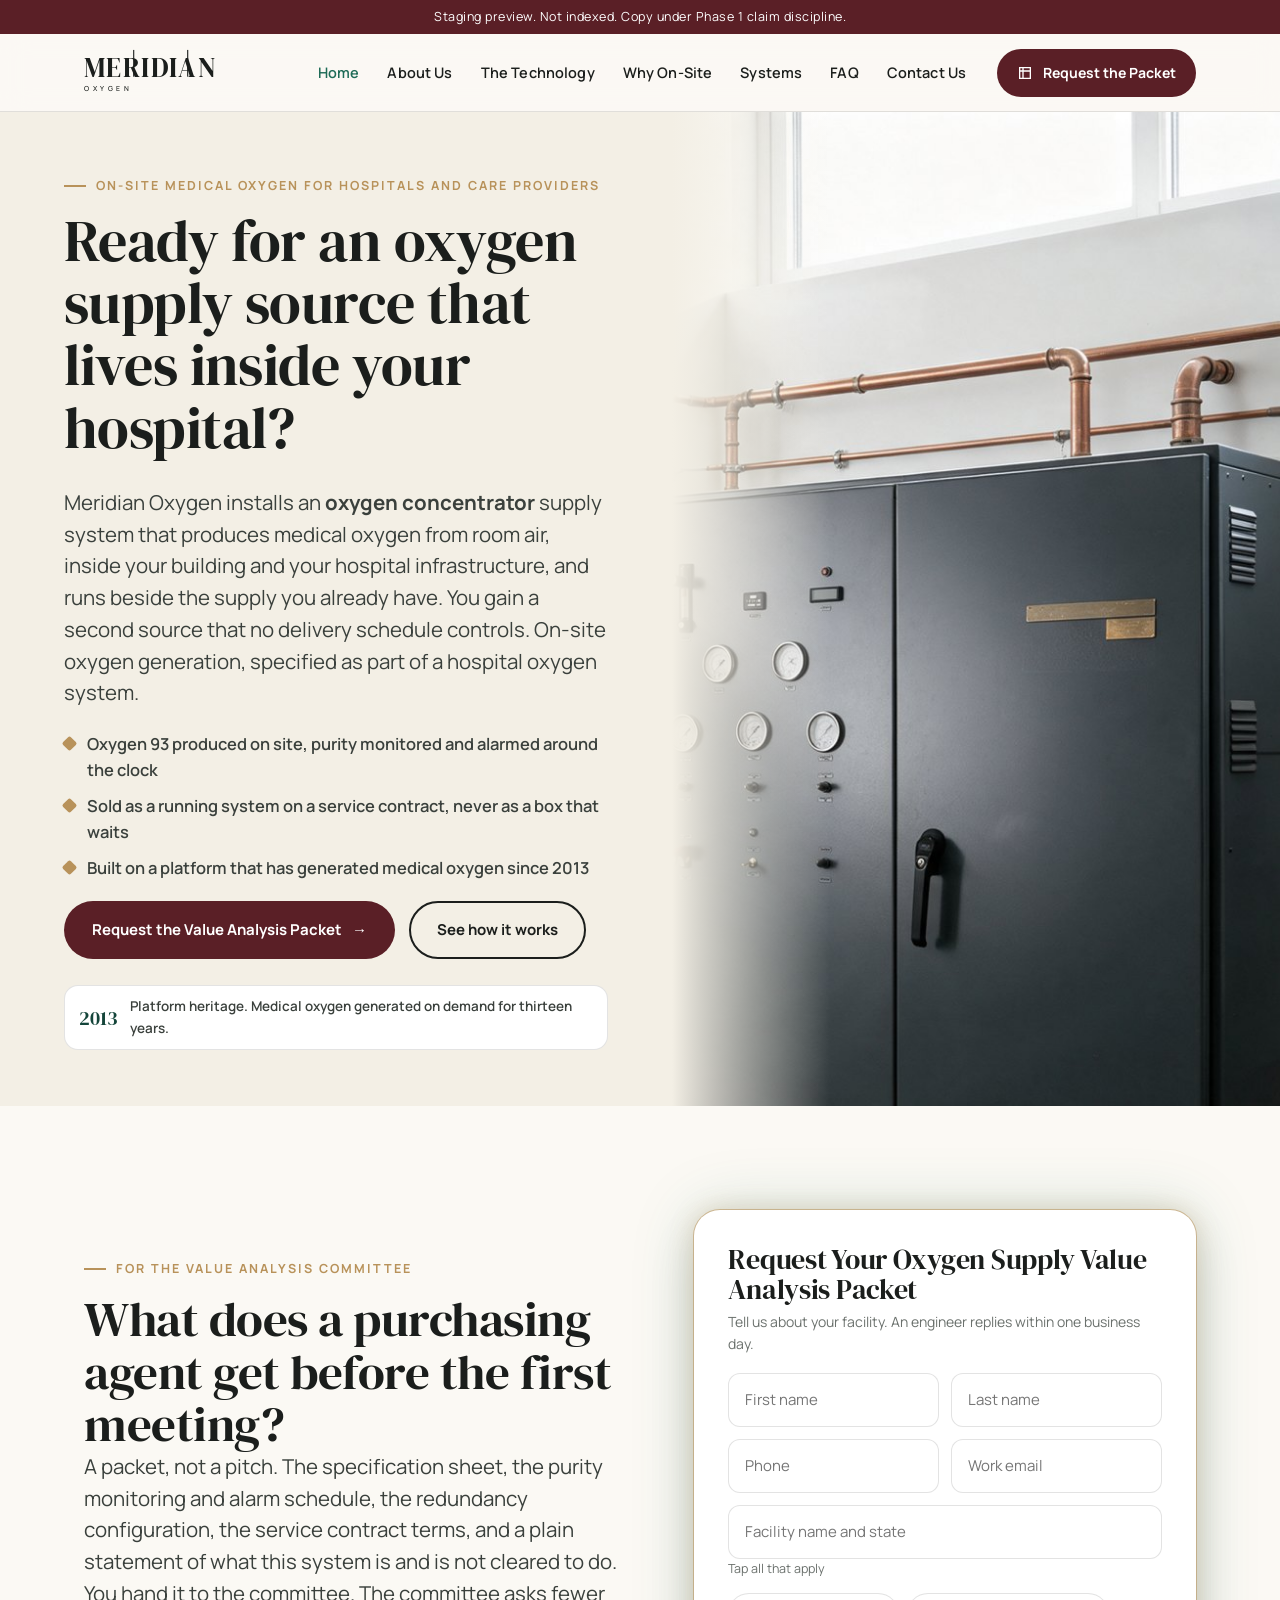
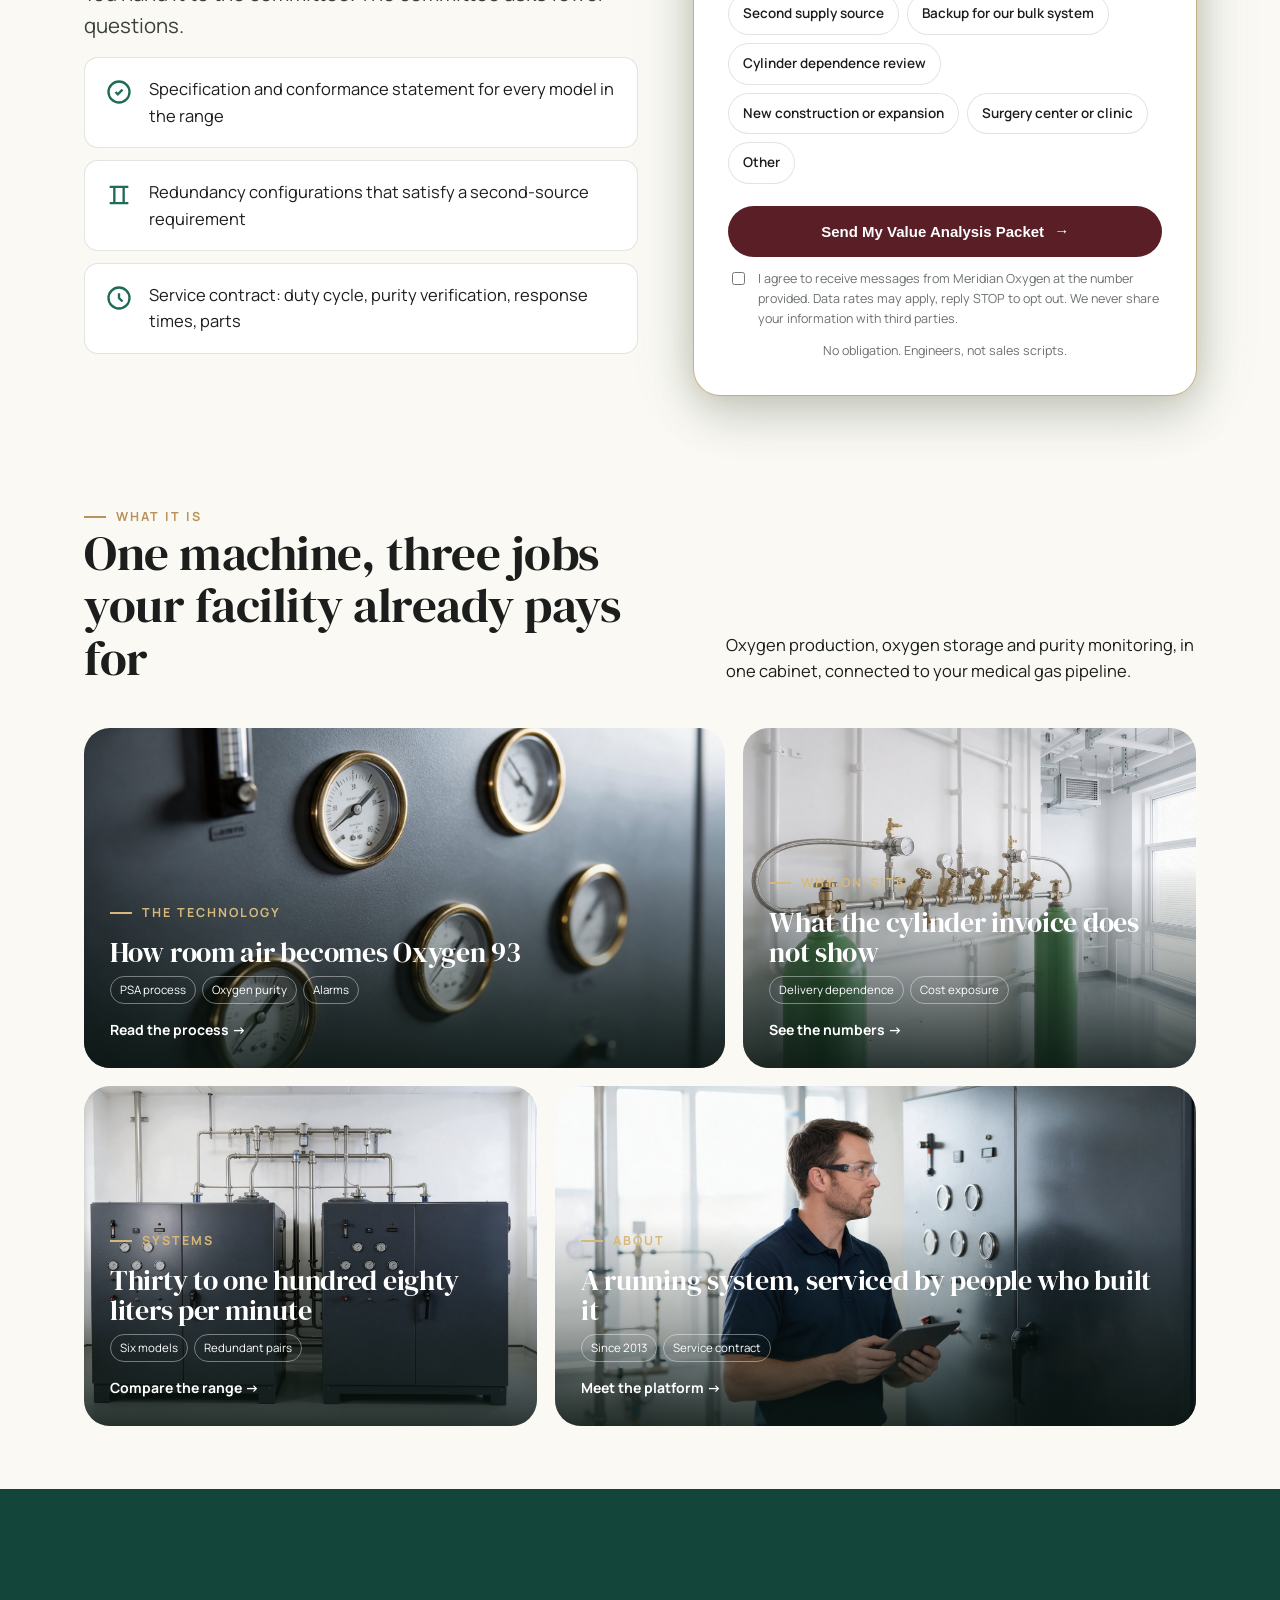
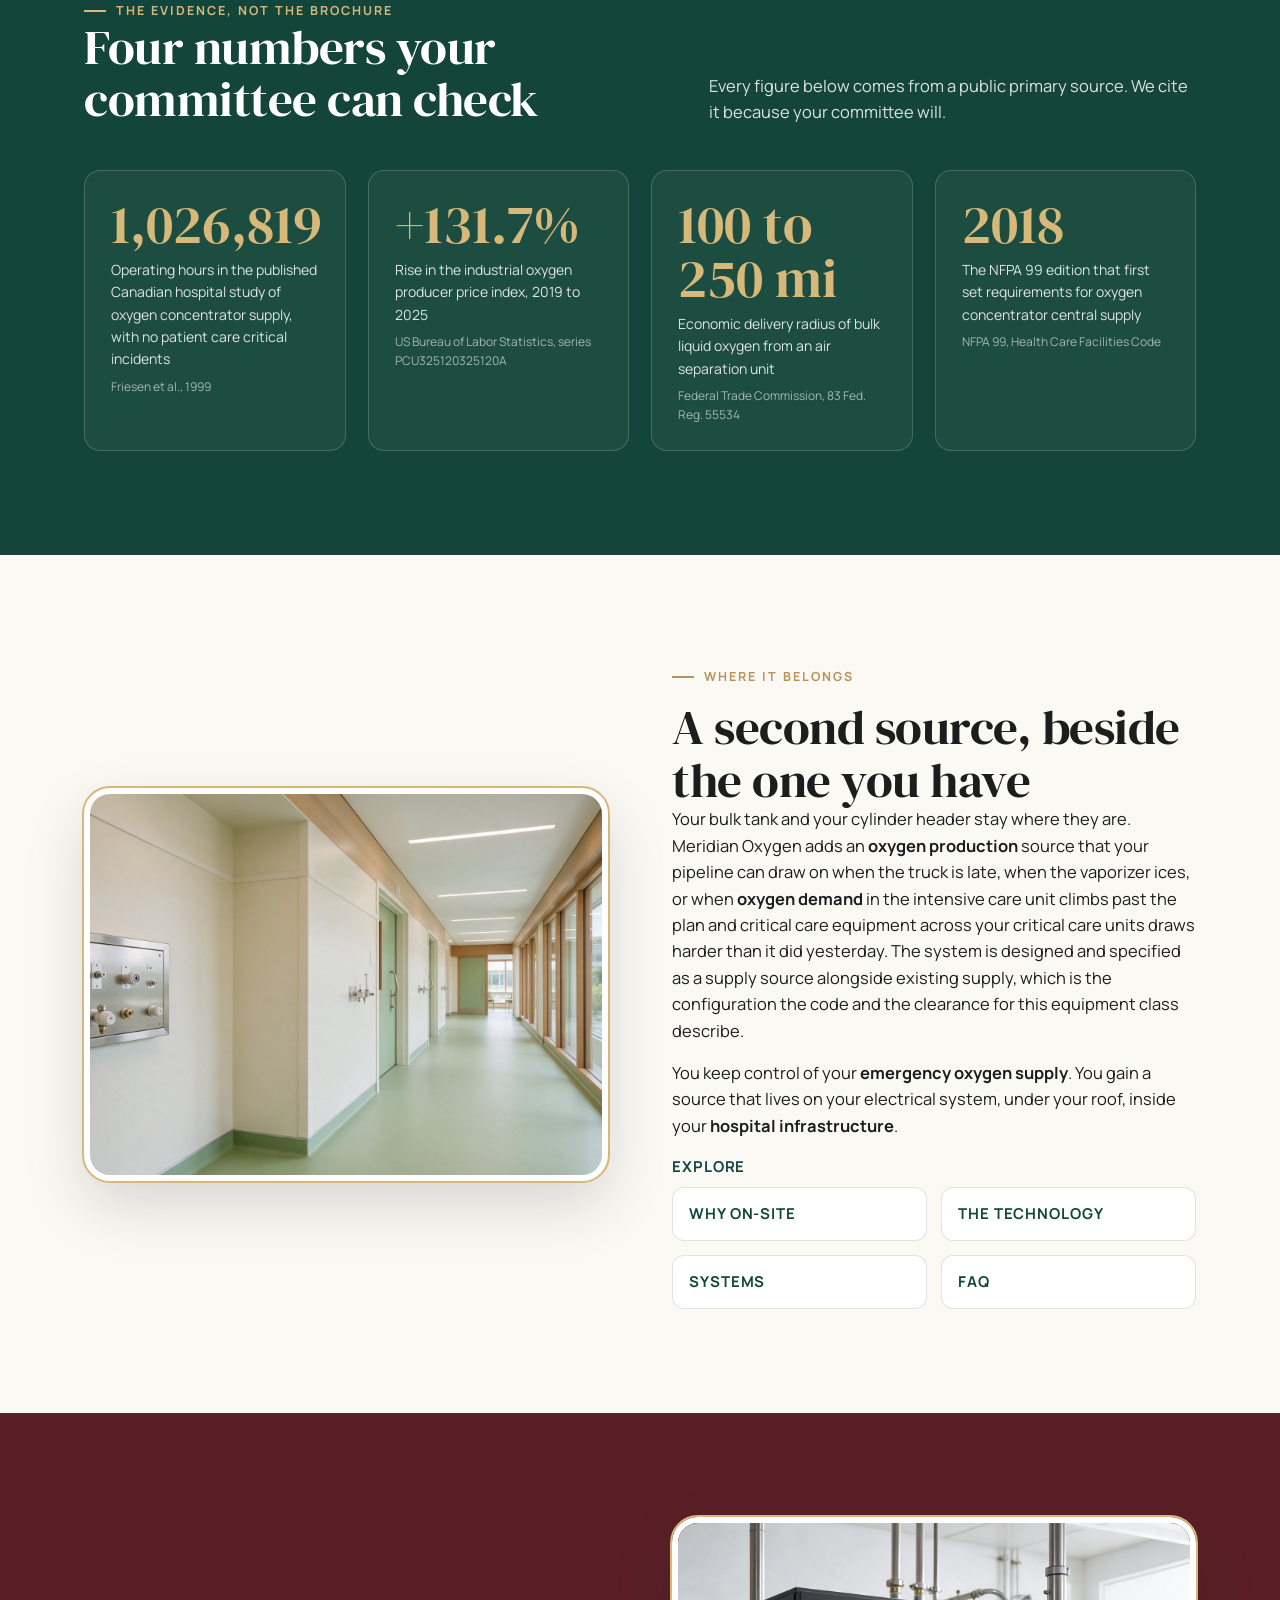
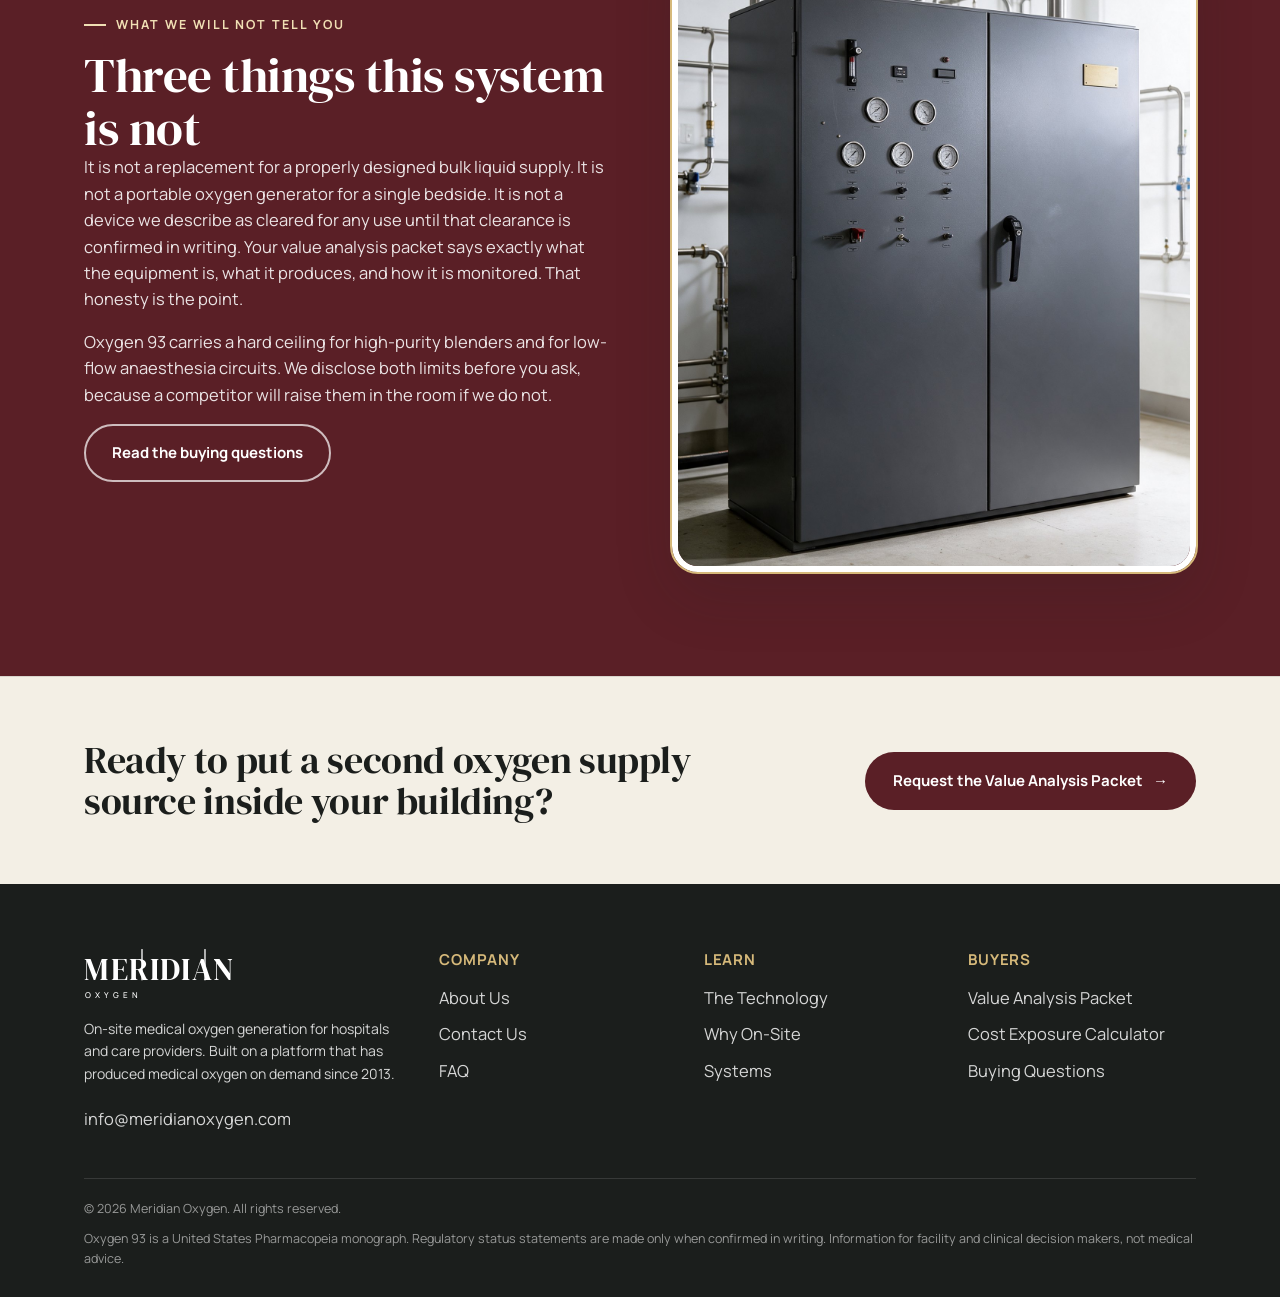
==== index.html @ e637b3bf "Meridian Oxygen staging v1 (Fable 5 build, noindex) Co-Authored-By: Claude Fable 5.1 <noreply@anthro" ====
<!doctype html><html lang="en"><head><meta charset="utf-8"><meta name="viewport" content="width=device-width,initial-scale=1">
<title>Meridian Oxygen | On-Site Medical Oxygen Supply</title><meta name="description" content="On-site oxygen production for hospitals and care providers: an oxygen concentrator supply source that feeds oxygen therapy and respiratory support through your medical gas pipeline, monitored, alarmed and serviced."><meta name="keywords" content="oxygen concentrator, oxygen supply, medical oxygen, emergency oxygen supply, oxygen purity, oxygen pipeline, hospital infrastructure, PSA oxygen generator, oxygen supply system">
<meta name="robots" content="noindex,nofollow"><meta name="author" content="Meridian Oxygen"><meta name="publisher" content="Meridian Oxygen">
<link rel="canonical" href="https://markspectralvision.github.io/meridian-oxygen-staging/">
<meta property="og:title" content="Meridian Oxygen | On-Site Medical Oxygen Supply"><meta property="og:description" content="On-site oxygen production for hospitals and care providers: an oxygen concentrator supply source that feeds oxygen therapy and respiratory support through your medical gas pipeline, monitored, alarmed and serviced."><meta property="og:image" content="https://markspectralvision.github.io/meridian-oxygen-staging/assets/img/og.jpg"><meta property="og:type" content="website"><meta name="twitter:card" content="summary_large_image"><meta name="twitter:image" content="https://markspectralvision.github.io/meridian-oxygen-staging/assets/img/og.jpg">
<link rel="icon" href="./assets/favicon.svg" type="image/svg+xml">
<link href="https://fonts.googleapis.com/css2?family=DM+Serif+Display&family=Manrope:wght@400;500;600;700;800&family=Playfair+Display:ital,wght@1,500&display=swap" rel="stylesheet">
<link rel="stylesheet" href="./assets/styles.css?v=12">
<script type="application/ld+json">{"@context": "https://schema.org", "@type": "Organization", "@id": "https://markspectralvision.github.io/meridian-oxygen-staging/#organization", "name": "Meridian Oxygen", "url": "https://markspectralvision.github.io/meridian-oxygen-staging/", "logo": "https://markspectralvision.github.io/meridian-oxygen-staging/assets/logo.png", "image": "https://markspectralvision.github.io/meridian-oxygen-staging/assets/img/unit-hero.jpg", "description": "On-site medical oxygen generation systems for hospitals and care providers in the United States.", "email": "info@meridianoxygen.com", "areaServed": {"@type": "Country", "name": "United States"}, "knowsAbout": ["oxygen concentrator", "PSA oxygen generator", "Oxygen 93", "medical gas pipeline supply", "oxygen purity monitoring", "NFPA 99 oxygen concentrator supply units", "cylinder header backup", "oxygen generator maintenance"]}</script>
</head><body><div class="staging">Staging preview. Not indexed. Copy under Phase 1 claim discipline.</div>
<div class="progress" aria-hidden="true"></div>
<header class="site-header"><div class="wrap">
<a class="brand" href="./" aria-label="Meridian Oxygen home"><svg class="logo wordmark" xmlns="http://www.w3.org/2000/svg" viewBox="0 0 440 104" role="img" aria-label="Meridian Oxygen">
  <title>Meridian Oxygen</title>
  <g fill="currentColor">
    <text x="0" y="60" font-family="'DM Serif Display', 'Playfair Display', Georgia, serif" font-size="58" letter-spacing="3">MERIDIAN</text>
    <rect x="106.5" y="2" width="2.4" height="58"/>
    <rect x="223.5" y="2" width="2.4" height="58"/>
    <text x="1" y="92" font-family="Manrope, 'Helvetica Neue', Arial, sans-serif" font-size="15" font-weight="500" letter-spacing="7.5">OXYGEN</text>
  </g>
</svg>
</a>
<nav class="main" aria-label="Primary"><a href="./" class="active">Home</a><a href="./about.html">About Us</a><a href="./technology.html">The Technology</a><a href="./why-on-site.html">Why On-Site</a><a href="./systems.html">Systems</a><a href="./faq.html">FAQ</a><a href="./contact.html">Contact Us</a></nav>
<div class="header-cta"><a class="btn btn-cta" href="./contact.html#packet"><svg width="16" height="16" viewBox="0 0 24 24" fill="none" stroke="currentColor" stroke-width="2"><path d="M4 4h16v16H4z"/><path d="M4 9h16M9 4v16"/></svg><span class="lbl">Request the Packet</span></a><button class="burger" aria-label="Open menu" aria-expanded="false"><span></span></button></div>
<div class="mobile-menu"><a href="./">Home</a><a href="./about.html">About Us</a><a href="./technology.html">The Technology</a><a href="./why-on-site.html">Why On-Site</a><a href="./systems.html">Systems</a><a href="./faq.html">FAQ</a><a href="./contact.html">Contact Us</a></div>
</div></header><main>
<section class="hero"><div class="band">
 <div class="copy">
  <p class="eyebrow">On-site medical oxygen for hospitals and care providers</p>
  <h1>Ready for an oxygen supply source that lives inside your hospital?</h1>
  <p class="statement lede">Meridian Oxygen installs an <strong>oxygen concentrator</strong> supply system that produces medical oxygen from room air, inside your building and your hospital infrastructure, and runs beside the supply you already have. You gain a second source that no delivery schedule controls. On-site oxygen generation, specified as part of a hospital oxygen system.</p>
  <ul class="bullets">
   <li><span>Oxygen 93 produced on site, purity monitored and alarmed around the clock</span></li>
   <li><span>Sold as a running system on a service contract, never as a box that waits</span></li>
   <li><span>Built on a platform that has generated medical oxygen since 2013</span></li>
  </ul>
  <div class="actions"><a class="btn btn-cta" href="./contact.html#packet">Request the Value Analysis Packet <span class="ar">&rarr;</span></a><a class="btn btn-ghost" href="./technology.html">See how it works</a></div>
  <div class="badge"><b>2013</b><span>Platform heritage. Medical oxygen generated on demand for thirteen years.</span></div>
 </div>
 <div class="media kb"><img src="./assets/img/unit-hero.jpg" alt="Meridian Oxygen generator cabinet installed in a bright hospital plant room with copper medical gas pipework" title="Meridian Oxygen on-site oxygen supply system" data-slot="hero" fetchpriority="high"></div>
</div></section>

<section><div class="wrap lead-wrap">
 <div class="reveal">
  <p class="eyebrow">For the value analysis committee</p>
  <h2>What does a purchasing agent get before the first meeting?</h2>
  <p class="lede">A packet, not a pitch. The specification sheet, the purity monitoring and alarm schedule, the redundancy configuration, the service contract terms, and a plain statement of what this system is and is not cleared to do. You hand it to the committee. The committee asks fewer questions.</p>
  <div class="facts">
   <div class="fact"><svg class="ico" viewBox="0 0 24 24" fill="none" stroke="currentColor" stroke-width="2"><path d="M9 12l2 2 4-4"/><circle cx="12" cy="12" r="9"/></svg><span>Specification and conformance statement for every model in the range</span></div>
   <div class="fact"><svg class="ico" viewBox="0 0 24 24" fill="none" stroke="currentColor" stroke-width="2"><path d="M4 19h16M4 5h16M8 5v14M16 5v14"/></svg><span>Redundancy configurations that satisfy a second-source requirement</span></div>
   <div class="fact"><svg class="ico" viewBox="0 0 24 24" fill="none" stroke="currentColor" stroke-width="2"><path d="M12 8v4l3 3"/><circle cx="12" cy="12" r="9"/></svg><span>Service contract: duty cycle, purity verification, response times, parts</span></div>
  </div>
 </div>
 <form class="lead-form lead reveal d1" action="/api/lead" method="post" novalidate>
  <h3>Request Your Oxygen Supply Value Analysis Packet</h3>
  <p class="micro">Tell us about your facility. An engineer replies within one business day.</p>
  <div class="row"><input name="first_name" placeholder="First name" required autocomplete="given-name"><input name="last_name" placeholder="Last name" required autocomplete="family-name"></div>
  <div class="row"><input name="phone" type="tel" placeholder="Phone" required autocomplete="tel"><input name="email" type="email" placeholder="Work email" required autocomplete="email"></div>
  <input name="facility" placeholder="Facility name and state">
  <p class="hint">Tap all that apply</p>
  <div class="pills"><button type="button" class="pill">Second supply source</button><button type="button" class="pill">Backup for our bulk system</button><button type="button" class="pill">Cylinder dependence review</button><button type="button" class="pill">New construction or expansion</button><button type="button" class="pill">Surgery center or clinic</button><button type="button" class="pill">Other</button></div>
  <p class="hint summary"></p>
  <input type="hidden" name="interests"><input class="hp" type="text" name="website" tabindex="-1" autocomplete="off">
  <button class="btn btn-cta" type="submit">Send My Value Analysis Packet <span class="ar">&rarr;</span></button>
  <label class="consent"><input type="checkbox" name="sms_consent" value="yes"><span>I agree to receive messages from Meridian Oxygen at the number provided. Data rates may apply, reply STOP to opt out. We never share your information with third parties.</span></label>
  <p class="trust">No obligation. Engineers, not sales scripts.</p>
  <div class="form-note" role="status"></div>
 </form>
</div></section>

<section class="tight" style="padding-top:0"><div class="wrap">
 <div class="sec-head reveal"><div><p class="eyebrow">What it is</p><h2>One machine, three jobs your facility already pays for</h2></div><p>Oxygen production, oxygen storage and purity monitoring, in one cabinet, connected to your medical gas pipeline.</p></div>
 <div class="bento">
  <a class="tile span-7 reveal" href="./technology.html"><img src="./assets/img/unit-detail.jpg" alt="Brass-bezel purity and pressure gauges on a Meridian Oxygen generator" title="Oxygen purity and pressure monitoring"><div class="in"><p class="eyebrow">The Technology</p><h3>How room air becomes Oxygen 93</h3><div class="tags"><span>PSA process</span><span>Oxygen purity</span><span>Alarms</span></div><span class="link-arrow">Read the process &rarr;</span></div></a>
  <a class="tile span-5 reveal d1" href="./why-on-site.html"><img src="./assets/img/manifold.jpg" alt="Green medical oxygen cylinders on a brass header manifold in a hospital plant room" title="Cylinder header manifold"><div class="in"><p class="eyebrow">Why On-Site</p><h3>What the cylinder invoice does not show</h3><div class="tags"><span>Delivery dependence</span><span>Cost exposure</span></div><span class="link-arrow">See the numbers &rarr;</span></div></a>
  <a class="tile span-5 reveal" href="./systems.html"><img src="./assets/img/unit-pair.jpg" alt="Two Meridian Oxygen generator cabinets installed as a redundant pair" title="Redundant oxygen generation systems"><div class="in"><p class="eyebrow">Systems</p><h3>Thirty to one hundred eighty liters per minute</h3><div class="tags"><span>Six models</span><span>Redundant pairs</span></div><span class="link-arrow">Compare the range &rarr;</span></div></a>
  <a class="tile span-7 reveal d1" href="./about.html"><img src="./assets/img/engineer.jpg" alt="Medical gas service engineer checking a tablet beside a Meridian Oxygen generator" title="Meridian Oxygen service engineer"><div class="in"><p class="eyebrow">About</p><h3>A running system, serviced by people who built it</h3><div class="tags"><span>Since 2013</span><span>Service contract</span></div><span class="link-arrow">Meet the platform &rarr;</span></div></a>
 </div>
</div></section>

<section class="dark"><div class="wrap">
 <div class="sec-head reveal"><div><p class="eyebrow">The evidence, not the brochure</p><h2>Four numbers your committee can check</h2></div><p>Every figure below comes from a public primary source. We cite it because your committee will.</p></div>
 <div class="stats">
  <div class="stat reveal"><div class="n"><span data-count="1026819">0</span></div><div class="l">Operating hours in the published Canadian hospital study of oxygen concentrator supply, with no patient care critical incidents</div><div class="s">Friesen et al., 1999</div></div>
  <div class="stat reveal d1"><div class="n"><span data-count="131.7" data-dec="1" data-prefix="+" data-suffix="%">0</span></div><div class="l">Rise in the industrial oxygen producer price index, 2019 to 2025</div><div class="s">US Bureau of Labor Statistics, series PCU325120325120A</div></div>
  <div class="stat reveal d2"><div class="n"><span data-count="250" data-prefix="100 to " data-suffix=" mi">0</span></div><div class="l">Economic delivery radius of bulk liquid oxygen from an air separation unit</div><div class="s">Federal Trade Commission, 83 Fed. Reg. 55534</div></div>
  <div class="stat reveal d3"><div class="n"><span data-count="2018" data-nogroup>0</span></div><div class="l">The NFPA 99 edition that first set requirements for oxygen concentrator central supply</div><div class="s">NFPA 99, Health Care Facilities Code</div></div>
 </div>
</div></section>

<section><div class="wrap split">
 <figure class="frame reveal"><img src="./assets/img/corridor.jpg" alt="Bright hospital corridor with a medical gas zone valve box" title="Medical gas zone valve in a hospital corridor" data-slot="corridor"></figure>
 <div class="reveal d1">
  <p class="eyebrow">Where it belongs</p>
  <h2>A second source, beside the one you have</h2>
  <p>Your bulk tank and your cylinder header stay where they are. Meridian Oxygen adds an <strong>oxygen production</strong> source that your pipeline can draw on when the truck is late, when the vaporizer ices, or when <strong>oxygen demand</strong> in the intensive care unit climbs past the plan and critical care equipment across your critical care units draws harder than it did yesterday. The system is designed and specified as a supply source alongside existing supply, which is the configuration the code and the clearance for this equipment class describe.</p>
  <p>You keep control of your <strong>emergency oxygen supply</strong>. You gain a source that lives on your electrical system, under your roof, inside your <strong>hospital infrastructure</strong>.</p>
  <h4>Explore</h4>
  <div class="mesh"><h4><a href="./why-on-site.html">Why On-Site</a></h4><h4><a href="./technology.html">The Technology</a></h4><h4><a href="./systems.html">Systems</a></h4><h4><a href="./faq.html">FAQ</a></h4></div>
 </div>
</div></section>

<section class="ox"><div class="wrap split">
 <div class="reveal">
  <p class="eyebrow">What we will not tell you</p>
  <h2>Three things this system is not</h2>
  <p>It is not a replacement for a properly designed bulk liquid supply. It is not a portable oxygen generator for a single bedside. It is not a device we describe as cleared for any use until that clearance is confirmed in writing. Your value analysis packet says exactly what the equipment is, what it produces, and how it is monitored. That honesty is the point.</p>
  <p>Oxygen 93 carries a hard ceiling for high-purity blenders and for low-flow anaesthesia circuits. We disclose both limits before you ask, because a competitor will raise them in the room if we do not.</p>
  <a class="btn btn-ghost light" href="./faq.html#buying">Read the buying questions</a>
 </div>
 <figure class="frame tall reveal d1"><img src="./assets/img/unit-front.jpg" alt="Meridian Oxygen generator cabinet in space gray with brass nameplate" title="Meridian Oxygen generator, front view" data-slot="unit-front"></figure>
</div></section>
</main>
<section class="cta-band tight"><div class="wrap in"><h2>Ready to put a second oxygen supply source inside your building?</h2><a class="btn btn-cta" href="./contact.html#packet">Request the Value Analysis Packet <span class="ar">&rarr;</span></a></div></section>
<footer><div class="wrap"><div class="cols">
<div><a class="brand" href="./" aria-label="Meridian Oxygen"><svg class="logo wordmark" xmlns="http://www.w3.org/2000/svg" viewBox="0 0 440 104" role="img" aria-label="Meridian Oxygen">
  <title>Meridian Oxygen</title>
  <g fill="currentColor">
    <text x="0" y="60" font-family="'DM Serif Display', 'Playfair Display', Georgia, serif" font-size="58" letter-spacing="3">MERIDIAN</text>
    <rect x="106.5" y="2" width="2.4" height="58"/>
    <rect x="223.5" y="2" width="2.4" height="58"/>
    <text x="1" y="92" font-family="Manrope, 'Helvetica Neue', Arial, sans-serif" font-size="15" font-weight="500" letter-spacing="7.5">OXYGEN</text>
  </g>
</svg>
</a><p style="max-width:360px;font-size:14px">On-site medical oxygen generation for hospitals and care providers. Built on a platform that has produced medical oxygen on demand since 2013.</p><a href="mailto:info@meridianoxygen.com">info@meridianoxygen.com</a><!-- TODO: phone (tel:) and staffed address when assigned --></div>
<div><h4>Company</h4><a href="./about.html">About Us</a><a href="./contact.html">Contact Us</a><a href="./faq.html">FAQ</a></div>
<div><h4>Learn</h4><a href="./technology.html">The Technology</a><a href="./why-on-site.html">Why On-Site</a><a href="./systems.html">Systems</a></div>
<div><h4>Buyers</h4><a href="./contact.html#packet">Value Analysis Packet</a><a href="./why-on-site.html#calculator">Cost Exposure Calculator</a><a href="./faq.html#buying">Buying Questions</a></div>
</div><div class="fine"><span>&copy; 2026 Meridian Oxygen. All rights reserved.</span><span>Oxygen 93 is a United States Pharmacopeia monograph. Regulatory status statements are made only when confirmed in writing. Information for facility and clinical decision makers, not medical advice.</span></div></div></footer>
<script src="./assets/main.js?v=12"></script></body></html>
---- assets/styles.css ----
/* Meridian Oxygen — design system v1 (Fable 5 build, 2026-09-02) */
:root{
  --ink:#1B1E1C; --ink-2:#3A403C; --muted:#6B716D;
  --paper:#FBF9F4; --cream:#F3EFE5; --cream-2:#EAE4D6;
  --green:#14453A; --green-2:#1E6B57; --green-3:#2E8A70; --green-glow:rgba(30,107,87,.28);
  --oxblood:#5A1F26; --oxblood-2:#7A2B34;
  --brass:#B8925A; --brass-2:#D6B97A; --brass-3:#F0DFB4;
  --primary:var(--green); --cta:var(--oxblood);
  --card:#FFFFFF; --line:rgba(27,30,28,.12);
  --r-lg:26px; --r-md:16px; --r-sm:10px;
  --sh-soft:0 10px 30px rgba(20,69,58,.08); --sh-lift:0 24px 60px rgba(27,30,28,.16);
  --gutter:clamp(20px,5vw,72px); --max:1240px;
  --sec:104px; --sec-m:56px;            /* section -> section */
  --h-gap:14px; --hero-gap:28px;        /* heading -> body */
  --img-gap:28px;                       /* image -> caption */
  --cta-gap:20px;                       /* text -> CTA (tight) */
  --grad-brass:linear-gradient(120deg,#B8925A 0%,#E7CC8C 45%,#B8925A 100%);
  --grad-green:linear-gradient(135deg,#14453A,#2E8A70);
}
*{box-sizing:border-box} html{scroll-behavior:smooth;-webkit-text-size-adjust:100%}
body{margin:0;background:var(--paper);color:var(--ink);font-family:Manrope,"Helvetica Neue",Arial,sans-serif;font-size:16.5px;line-height:1.6;overflow-x:hidden}
img{max-width:100%;display:block}
h1,h2,h3,.serif{font-family:"DM Serif Display",Georgia,serif;font-weight:400;line-height:1.08;letter-spacing:-.01em;margin:0}
h1{font-size:clamp(38px,4.5vw,60px)} h2{font-size:clamp(32px,3.8vw,50px)} h3{font-size:clamp(22px,2.2vw,28px)}
h4{font-family:Manrope,sans-serif;font-size:15px;letter-spacing:.06em;text-transform:uppercase;font-weight:700;margin:0 0 8px;color:var(--green)}
p{margin:0 0 16px} .lede{font-size:clamp(18px,1.6vw,21px);line-height:1.55;color:var(--ink-2)}
.eyebrow{display:inline-flex;align-items:center;gap:10px;font-size:12.5px;letter-spacing:.16em;text-transform:uppercase;font-weight:700;color:var(--brass);margin-bottom:var(--h-gap)}
.eyebrow::before{content:"";width:22px;height:2px;background:var(--brass)}
.accent{font-family:"Playfair Display",Georgia,serif;font-style:italic;font-weight:500}
.gtx{background:var(--grad-brass);-webkit-background-clip:text;background-clip:text;color:transparent}
.wrap{max-width:var(--max);margin:0 auto;padding:0 var(--gutter)}
section{padding:var(--sec) 0} section.tight{padding:calc(var(--sec)*.6) 0}
.sec-head{display:flex;justify-content:space-between;align-items:flex-end;gap:32px;margin-bottom:44px}
.sec-head p{max-width:520px;margin:0}
a{color:var(--green-2)} a.plain{text-decoration:none;color:inherit}
.btn{display:inline-flex;align-items:center;gap:10px;padding:15px 26px;border-radius:999px;font-weight:700;font-size:15px;text-decoration:none;border:2px solid transparent;position:relative;overflow:hidden;white-space:nowrap;width:fit-content;transition:transform .25s,box-shadow .25s}
.btn:hover{transform:translateY(-2px);box-shadow:var(--sh-lift)}
.btn-primary{background:var(--green);color:#fff} .btn-cta{background:var(--cta);color:#fff}
.btn-ghost{background:transparent;color:var(--ink);border-color:var(--ink)} .btn-ghost.light{color:#fff;border-color:rgba(255,255,255,.7)}
.btn::after{content:"";position:absolute;inset:0;background:linear-gradient(110deg,transparent 30%,rgba(255,255,255,.35) 50%,transparent 70%);transform:translateX(-120%);}
.btn:hover::after{animation:shine .9s ease} @keyframes shine{to{transform:translateX(120%)}}
.btn .ar{font-family:serif}

/* header */
.site-header{position:sticky;top:0;z-index:60;background:rgba(251,249,244,.86);backdrop-filter:blur(14px);-webkit-backdrop-filter:blur(14px);border-bottom:1px solid var(--line);height:78px}
.site-header .wrap{display:flex;align-items:center;justify-content:space-between;height:78px;gap:24px}
.brand{display:flex;align-items:center;color:var(--ink);text-decoration:none;height:48px}
.brand svg{height:48px;width:auto;display:block}
nav.main{display:flex;align-items:center;gap:28px;white-space:nowrap}
nav.main a{text-decoration:none;color:var(--ink);font-weight:600;font-size:14.5px;letter-spacing:.01em;white-space:nowrap}
nav.main a.active,nav.main a:hover{color:var(--green-2)}
.header-cta{display:flex;align-items:center;gap:12px;justify-content:flex-end}
.header-cta .btn{padding:11px 18px;font-size:14px}
.burger{display:none;width:44px;height:44px;border:1px solid var(--line);border-radius:12px;background:#fff;cursor:pointer;align-items:center;justify-content:center}
.burger span{display:block;width:20px;height:2px;background:var(--ink);box-shadow:0 -6px 0 var(--ink),0 6px 0 var(--ink)}
.mobile-menu{display:none}
@media(max-width:1120px){
  nav.main{display:none} .burger{display:flex} .header-cta .btn .lbl{display:none} .header-cta .btn{padding:11px 14px}
  .mobile-menu{display:none;position:absolute;top:100%;left:0;right:0;background:var(--paper);border-bottom:1px solid var(--line);padding:12px var(--gutter) 22px;max-height:calc(100vh - 78px);overflow:auto;z-index:70}
  .mobile-menu.open{display:block}
  .mobile-menu a{display:block;padding:14px 0;border-bottom:1px solid var(--line);text-decoration:none;color:var(--ink);font-weight:600;font-size:17px}
}
.progress{position:fixed;top:0;left:0;height:3px;width:0;background:var(--grad-brass);z-index:80}

/* hero */
.hero{position:relative;background:var(--cream);overflow:hidden;padding:0}
.hero .band{display:grid;grid-template-columns:minmax(0,1.05fr) minmax(0,.95fr);min-height:600px}
.hero .copy{padding:64px var(--gutter) 56px calc(max((100vw - var(--max))/2,var(--gutter)));display:flex;flex-direction:column;justify-content:center}
.hero h1{max-width:640px;margin-bottom:var(--hero-gap)}
.hero .statement{max-width:560px;margin-bottom:22px}
.hero .bullets{list-style:none;padding:0;margin:0 0 var(--cta-gap);display:grid;gap:9px}
.hero .bullets li{display:flex;gap:12px;align-items:flex-start;font-weight:600;color:var(--ink-2)}
.hero .bullets li::before{content:"";flex:none;width:11px;height:11px;margin-top:7px;background:var(--brass);transform:rotate(45deg);border-radius:2px}
.hero .bullets li span{flex:1}
.hero .actions{display:flex;gap:14px;flex-wrap:wrap;align-items:center;margin-bottom:26px}
.badge{display:inline-flex;align-items:center;gap:12px;padding:10px 14px;border:1px solid var(--line);background:#fff;border-radius:14px;font-size:13.5px;font-weight:600;color:var(--ink-2);width:fit-content}
.badge b{font-family:"DM Serif Display",serif;font-weight:400;font-size:20px;color:var(--green)}
.hero .media{position:relative;min-height:520px}
.hero .media img{position:absolute;inset:0;width:100%;height:100%;object-fit:cover;object-position:100% 50%}
.hero .media::after{content:"";position:absolute;left:0;top:0;bottom:0;width:26%;background:linear-gradient(90deg,var(--cream),transparent)}
@media(max-width:980px){.hero .band{grid-template-columns:1fr;min-height:0}.hero .copy{padding:40px var(--gutter) 36px;order:2}.hero .media{min-height:300px;order:1}.hero .media::after{display:none}}

/* lead form */
.lead-wrap{display:grid;grid-template-columns:1.05fr .95fr;gap:56px;align-items:center}
.lead-form{position:relative;background:var(--card);color:var(--ink);border-radius:var(--r-lg);padding:34px;box-shadow:0 0 0 1px rgba(184,146,90,.55),0 0 24px rgba(184,146,90,.28),0 0 64px rgba(30,107,87,.18),0 24px 48px rgba(0,0,0,.12)}
.lead-form h3{color:var(--ink);margin-bottom:6px}.lead-form .micro{color:var(--muted);font-size:14px;margin-bottom:18px}
.lead-form .row{display:grid;grid-template-columns:1fr 1fr;gap:12px;margin-bottom:12px}
.lead-form input,.lead-form select{width:100%;padding:14px 16px;border:1.5px solid var(--line);border-radius:12px;font:inherit;font-size:15px;background:#fff;color:var(--ink)}
.lead-form input:focus{outline:2px solid var(--green-2);border-color:transparent}
.pills{display:flex;flex-wrap:wrap;gap:8px;margin:6px 0 4px}
.pill{border:1.5px solid var(--line);background:#fff;color:var(--ink);border-radius:999px;padding:9px 14px;font:inherit;font-size:13.5px;font-weight:600;cursor:pointer;transition:transform .15s,background .2s,color .2s}
.pill:hover{transform:translateY(-1px)} .pill.on{background:var(--grad-green);color:#fff;border-color:transparent;box-shadow:0 8px 20px var(--green-glow);transform:scale(1.04)}
.pills.shake{animation:shake .4s} @keyframes shake{25%{transform:translateX(-4px)}75%{transform:translateX(4px)}}
.hint{font-size:12.5px;color:var(--muted);margin:0 0 14px}
.lead-form .btn{width:100%;justify-content:center;margin-top:8px}
.consent{display:flex;gap:10px;align-items:flex-start;font-size:12.5px;color:var(--muted);margin-top:12px}
.consent input{width:auto;margin-top:3px}
.trust{font-size:12.5px;color:var(--muted);margin:12px 0 0;text-align:center}
.form-note{display:none;margin-top:14px;padding:14px;border-radius:12px;background:var(--cream);font-size:14px}
.form-note.show{display:block}
.hp{position:absolute;left:-9999px;opacity:0;height:0;width:0}
@media(max-width:900px){.lead-wrap{grid-template-columns:1fr}.lead-form .row{grid-template-columns:1fr}}
@media(prefers-reduced-motion:no-preference){.lead-form{animation:breathe 4s ease-in-out infinite}@keyframes breathe{50%{box-shadow:0 0 0 1px rgba(184,146,90,.55),0 0 32px rgba(184,146,90,.34),0 0 88px rgba(30,107,87,.22),0 24px 48px rgba(0,0,0,.12)}}}

/* cards */
.grid{display:grid;gap:22px;grid-template-columns:repeat(auto-fit,minmax(240px,1fr))} @media(max-width:680px){.grid{grid-template-columns:1fr}}
.card{background:var(--card);border-radius:var(--r-md);padding:28px;box-shadow:var(--sh-soft);border:1px solid var(--line);transition:transform .3s,box-shadow .3s}
.card:hover{transform:translateY(-4px);box-shadow:var(--sh-lift)}
.card .ico{width:44px;height:44px;border-radius:12px;background:var(--cream);display:flex;align-items:center;justify-content:center;margin-bottom:16px;color:var(--green)}
.card h3{font-size:22px;margin-bottom:10px}
.bento{display:grid;gap:18px;grid-template-columns:repeat(12,1fr)} @media(max-width:900px){.bento{grid-template-columns:1fr}}
.tile{position:relative;border-radius:var(--r-lg);overflow:hidden;min-height:340px;color:#fff;display:flex;align-items:flex-end;text-decoration:none;isolation:isolate}
.tile img{position:absolute;inset:0;width:100%;height:100%;object-fit:cover;transition:transform .8s}
.tile:hover img{transform:scale(1.05)}
.tile::after{content:"";position:absolute;inset:0;background:linear-gradient(180deg,transparent 40%,rgba(10,22,18,.35) 70%,rgba(10,22,18,.85) 100%);z-index:1}
.tile .in{position:relative;z-index:2;padding:26px}
.tile .in .eyebrow{color:var(--brass-2)} .tile .in .eyebrow::before{background:var(--brass-2)}
.tile h3{color:#fff;margin-bottom:8px} .tile .tags{display:flex;gap:6px;flex-wrap:wrap;margin:8px 0 12px}
.tile .tags span{font-size:11.5px;padding:4px 9px;border:1px solid rgba(255,255,255,.4);border-radius:999px}
.tile .link-arrow{color:#fff;font-weight:700;font-size:14px}
.span-7{grid-column:span 7}.span-5{grid-column:span 5}.span-4{grid-column:span 4}.span-6{grid-column:span 6}.span-12{grid-column:span 12}
@media(max-width:900px){.span-7,.span-5,.span-4,.span-6{grid-column:span 1}}
.link-arrow{text-decoration:none;font-weight:700;color:var(--green-2)} .link-arrow.light{color:#fff}

/* split */
.split{display:grid;grid-template-columns:1fr 1fr;gap:64px;align-items:center} @media(max-width:900px){.split{grid-template-columns:1fr;gap:32px}}
.split .frame{position:relative;border-radius:var(--r-lg);overflow:hidden;aspect-ratio:4/3;box-shadow:var(--sh-lift);border:6px solid #fff;outline:2px solid var(--brass-2)}
.split .frame img{width:100%;height:100%;object-fit:cover}
.split .frame.tall{aspect-ratio:4/5}
figure{margin:0} figcaption{font-size:13.5px;color:var(--muted);margin-top:var(--img-gap)}

/* dark band */
.dark{background:var(--green);color:#fff} .dark h2,.dark h3{color:#fff} .dark .eyebrow{color:var(--brass-2)} .dark .eyebrow::before{background:var(--brass-2)} .dark p{color:rgba(255,255,255,.85)} .dark a{color:var(--brass-3)}
.stats{display:grid;grid-template-columns:repeat(auto-fit,minmax(200px,1fr));gap:22px}
.stat{padding:26px;border:1px solid rgba(255,255,255,.18);border-radius:var(--r-md);background:rgba(255,255,255,.04)}
.stat .n{font-family:"DM Serif Display",serif;font-size:54px;line-height:1;color:var(--brass-2)} .stat .l{font-size:14px;margin-top:8px;color:rgba(255,255,255,.85)} .stat .s{font-size:12px;color:rgba(255,255,255,.6);margin-top:6px}
.ox{background:var(--oxblood);color:#fff} .ox h2,.ox h3{color:#fff} .ox p{color:rgba(255,255,255,.88)} .ox .eyebrow{color:var(--brass-3)} .ox .eyebrow::before{background:var(--brass-3)}

/* steps / facts */
.steps{counter-reset:none;display:grid;gap:18px;grid-template-columns:repeat(auto-fit,minmax(230px,1fr))}
.step{padding:26px;border-radius:var(--r-md);background:var(--card);border:1px solid var(--line)}
.step .ico{width:40px;height:40px;color:var(--brass);margin-bottom:14px}
.facts{display:grid;gap:12px}
.fact{display:flex;gap:16px;padding:18px 20px;border-radius:14px;background:#fff;border:1px solid var(--line);align-items:flex-start}
.fact .ico{flex:none;width:28px;height:28px;color:var(--green-2);margin-top:2px}
.fact span{flex:1}
table.spec{width:100%;border-collapse:collapse;font-size:15px;background:#fff;border-radius:var(--r-md);overflow:hidden;box-shadow:var(--sh-soft)}
table.spec th{background:var(--green);color:#fff;text-align:left;padding:14px 16px;font-size:13px;letter-spacing:.06em;text-transform:uppercase}
table.spec td{padding:14px 16px;border-top:1px solid var(--line)} table.spec tr:nth-child(even) td{background:var(--cream)}
.table-wrap{overflow-x:auto}

/* faq */
.faq-nav{position:sticky;top:78px;z-index:40;background:rgba(251,249,244,.92);backdrop-filter:blur(10px);padding:12px 0;border-bottom:1px solid var(--line);margin-bottom:40px}
.faq-nav .chips{display:flex;gap:8px;flex-wrap:wrap}
.chip{padding:8px 14px;border-radius:999px;border:1px solid var(--line);background:#fff;font-size:13px;font-weight:700;text-decoration:none;color:var(--ink)} .chip.active,.chip:hover{background:var(--green);color:#fff;border-color:transparent}
details{border:1px solid var(--line);border-radius:14px;background:#fff;margin-bottom:10px;padding:0 20px}
details summary{cursor:pointer;list-style:none;padding:18px 0;font-weight:700;font-size:16.5px;display:flex;justify-content:space-between;gap:16px;align-items:center}
details summary::-webkit-details-marker{display:none} details summary::after{content:"+";font-family:"DM Serif Display",serif;font-size:24px;color:var(--brass);flex:none}
details[open] summary::after{content:"\2013"} details .a{padding:0 0 20px;color:var(--ink-2)}
details h3{font-size:16.5px;font-family:Manrope,sans-serif;font-weight:700;margin:0;line-height:1.35}

/* calculator */
.calc{background:#fff;border-radius:var(--r-lg);padding:34px;box-shadow:var(--sh-lift);border:1px solid var(--line)}
.calc .row{display:grid;grid-template-columns:1fr 1fr;gap:16px;margin-bottom:16px} @media(max-width:700px){.calc .row{grid-template-columns:1fr}}
.calc label{display:block;font-size:13px;font-weight:700;letter-spacing:.04em;text-transform:uppercase;color:var(--green);margin-bottom:6px}
.calc input{width:100%;padding:14px 16px;border:1.5px solid var(--line);border-radius:12px;font:inherit;font-size:18px}
.calc .out{display:grid;grid-template-columns:repeat(auto-fit,minmax(180px,1fr));gap:14px;margin-top:8px}
.calc .o{padding:18px;border-radius:14px;background:var(--cream)} .calc .o b{display:block;font-family:"DM Serif Display",serif;font-size:34px;color:var(--oxblood);font-weight:400;line-height:1.1} .calc .o span{font-size:13px;color:var(--muted)}
.calc .note{font-size:12.5px;color:var(--muted);margin:14px 0 0}

/* marquee-free; reveal */
.reveal{opacity:0;transform:translateY(22px);transition:opacity .7s ease,transform .7s ease} .reveal.in{opacity:1;transform:none}
.reveal.d1{transition-delay:.1s}.reveal.d2{transition-delay:.2s}.reveal.d3{transition-delay:.3s}
.kb{overflow:hidden} .kb img{animation:kb 18s ease-in-out infinite alternate} @keyframes kb{from{transform:scale(1)}to{transform:scale(1.07)}}
@media(prefers-reduced-motion:reduce){.reveal{opacity:1;transform:none;transition:none}.kb img{animation:none}.btn::after{display:none}.lead-form{animation:none}html{scroll-behavior:auto}}

/* footer */
footer{background:var(--ink);color:rgba(255,255,255,.82);padding:64px 0 28px}
footer .cols{display:grid;grid-template-columns:1.4fr 1fr 1fr 1fr;gap:36px} @media(max-width:900px){footer .cols{grid-template-columns:1fr 1fr}} @media(max-width:560px){footer .cols{grid-template-columns:1fr}}
footer .brand{color:#fff;height:56px;margin-bottom:14px} footer .brand svg{height:56px}
footer h4{color:var(--brass-2)} footer a{color:rgba(255,255,255,.82);text-decoration:none;display:block;padding:5px 0} footer a:hover{color:#fff}
footer .fine{border-top:1px solid rgba(255,255,255,.12);margin-top:40px;padding-top:20px;font-size:12.5px;color:rgba(255,255,255,.55);display:flex;justify-content:space-between;flex-wrap:wrap;gap:10px}
.staging{background:var(--oxblood);color:#fff;font-size:12.5px;text-align:center;padding:7px var(--gutter);letter-spacing:.04em}
.sr{position:absolute;width:1px;height:1px;overflow:hidden;clip:rect(0 0 0 0)}
.cta-band{background:var(--cream);border-top:1px solid var(--line)} .cta-band .in{display:flex;justify-content:space-between;align-items:center;gap:28px;flex-wrap:wrap}
.cta-band h2{font-size:clamp(26px,3vw,38px);max-width:640px}
.mesh{display:grid;grid-template-columns:repeat(auto-fit,minmax(200px,1fr));gap:14px} .mesh h4{margin:0} .mesh h4 a{text-decoration:none;color:var(--green);display:block;padding:14px 16px;border:1px solid var(--line);border-radius:12px;background:#fff}
.mesh h4 a:hover{background:var(--cream)}
.imgwrap{border-radius:var(--r-lg);overflow:hidden;aspect-ratio:16/9;box-shadow:var(--sh-soft)} .imgwrap img{width:100%;height:100%;object-fit:cover}
@media(max-width:700px){section{padding:var(--sec-m) 0} .sec-head{flex-direction:column;align-items:flex-start;gap:16px;margin-bottom:28px} .hero h1{margin-bottom:22px}}
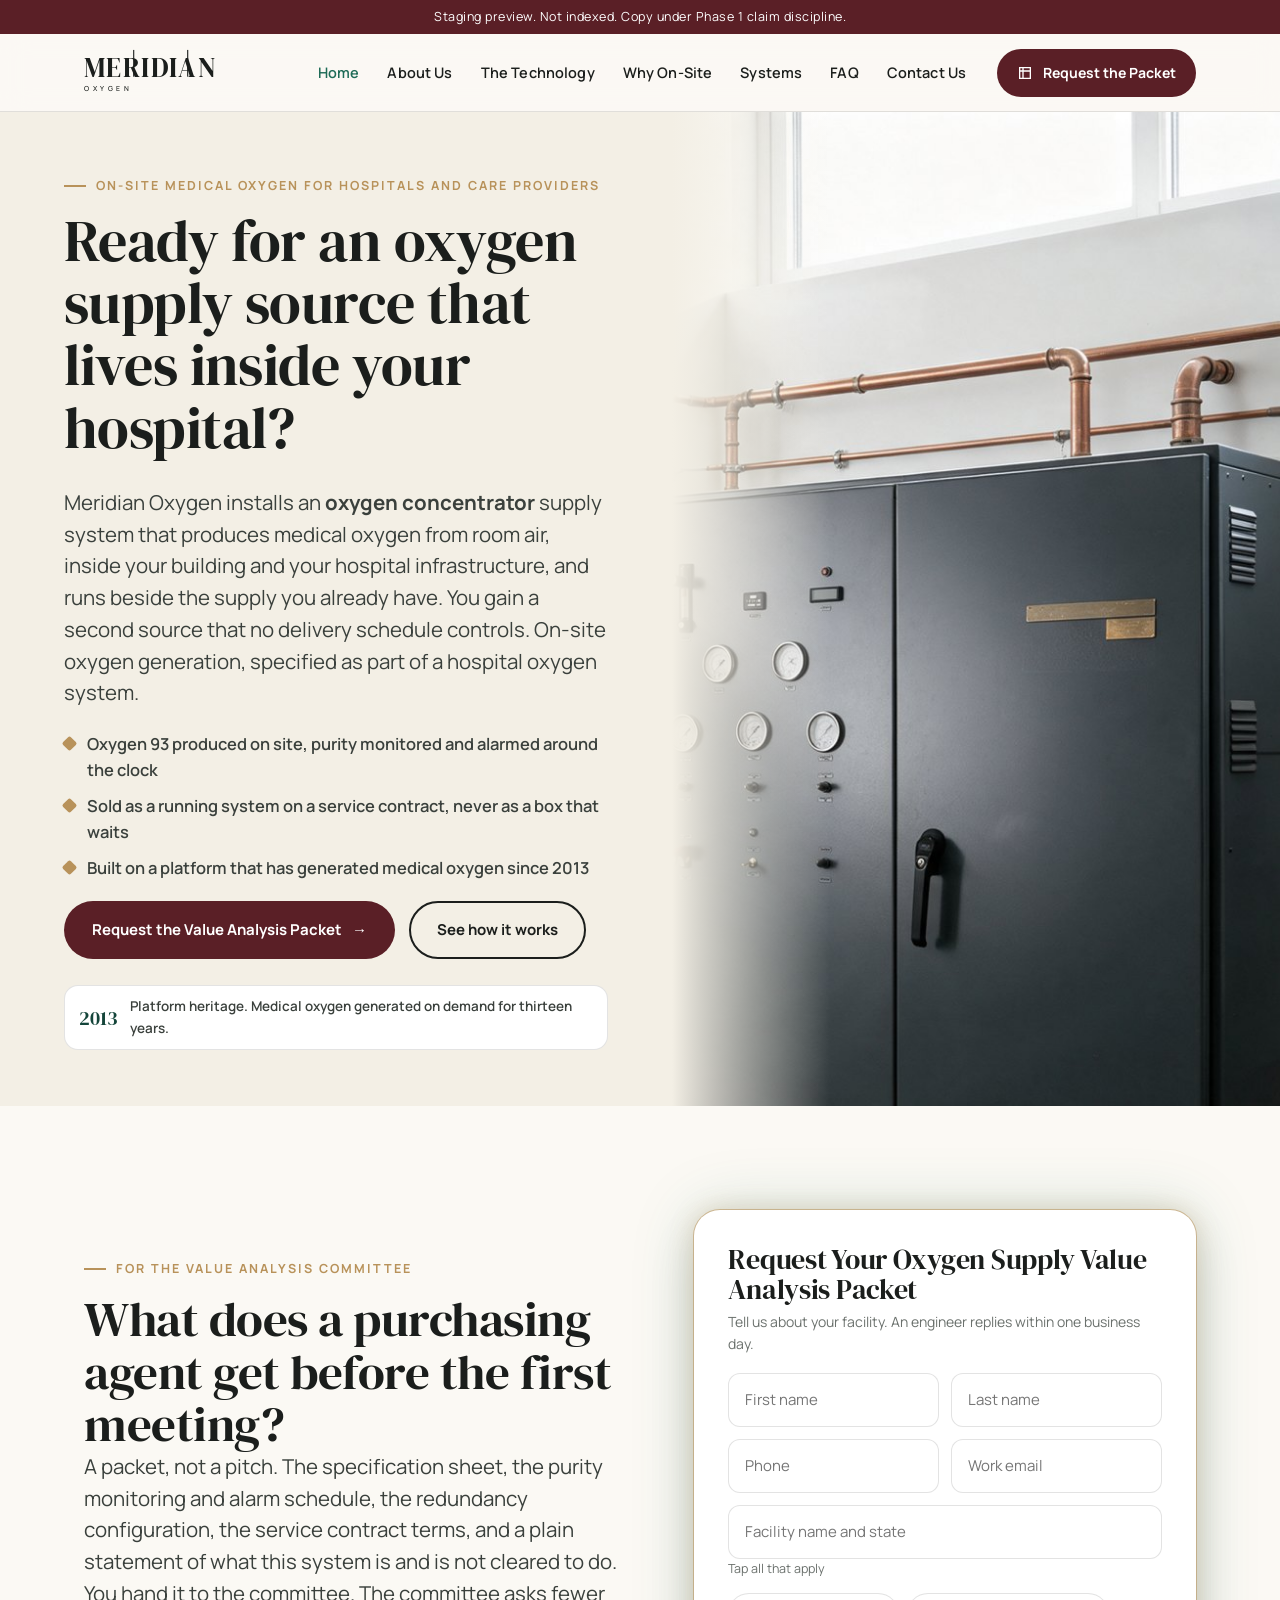
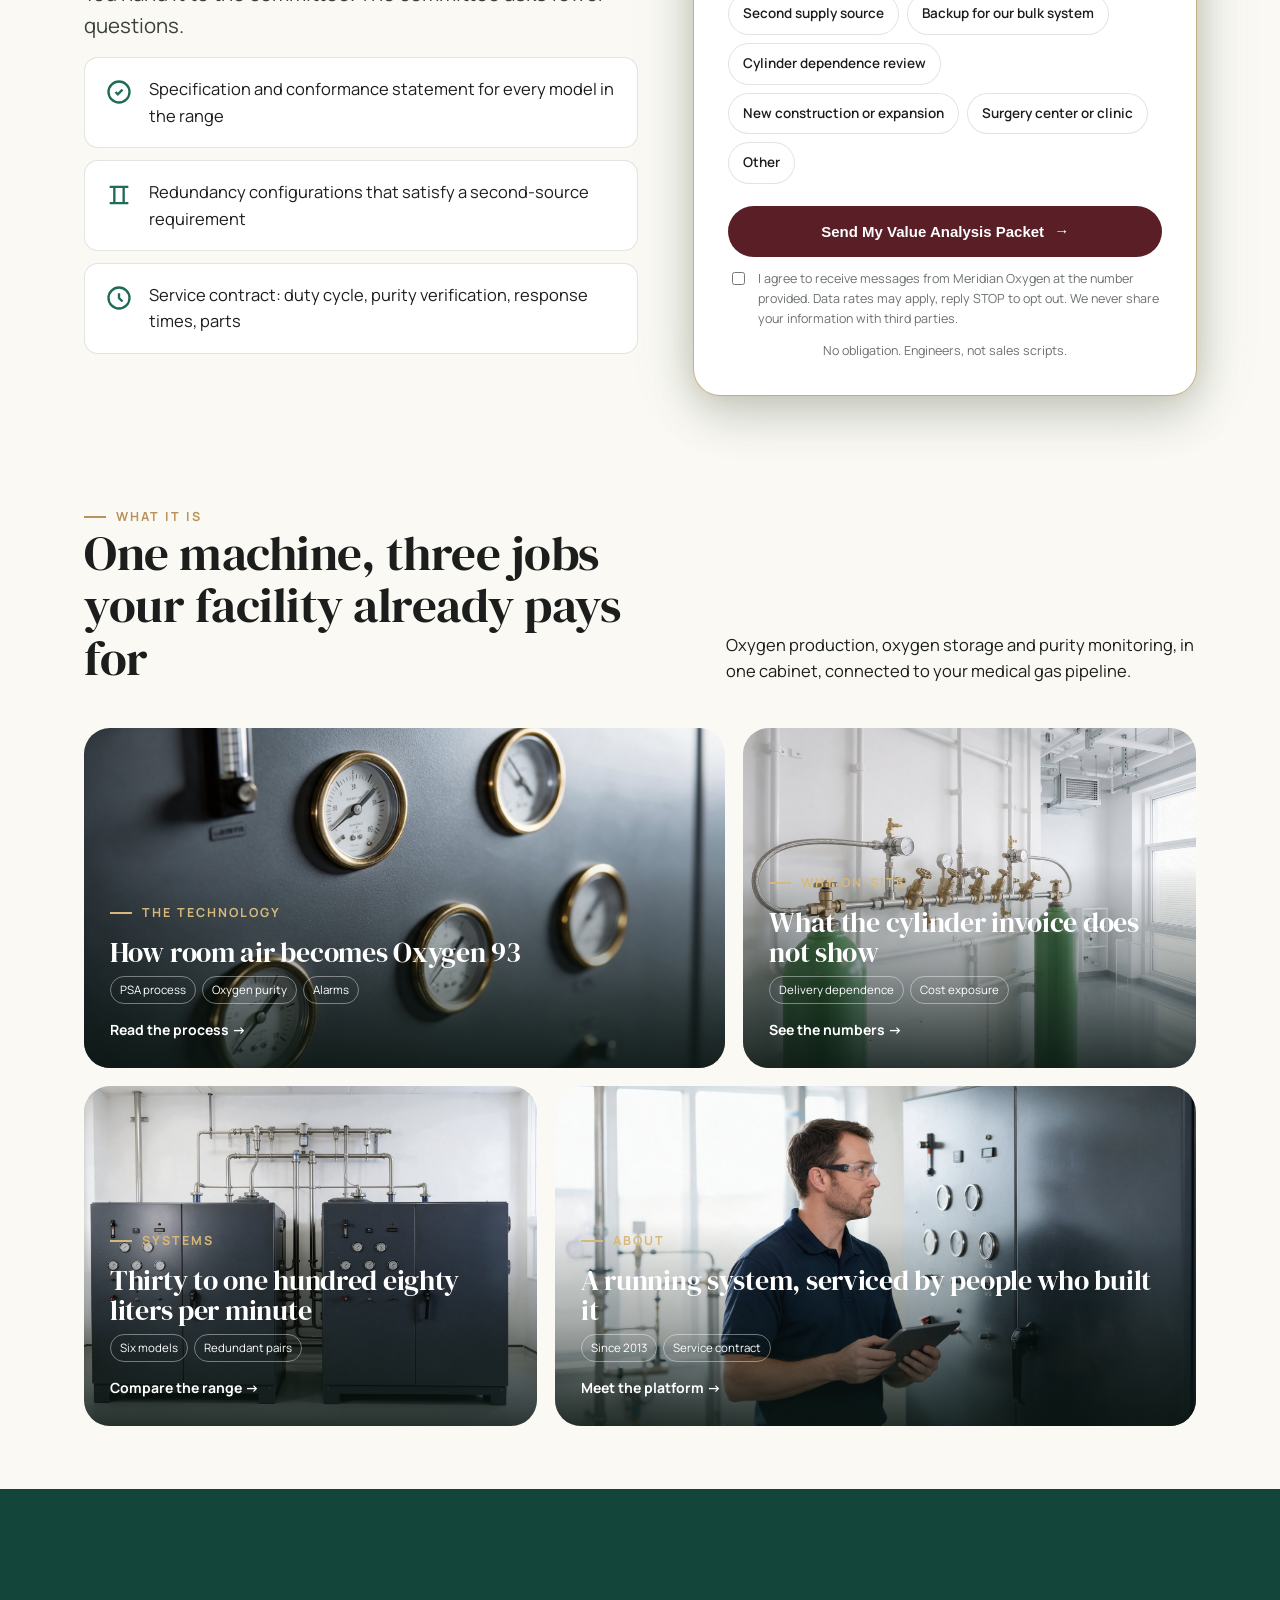
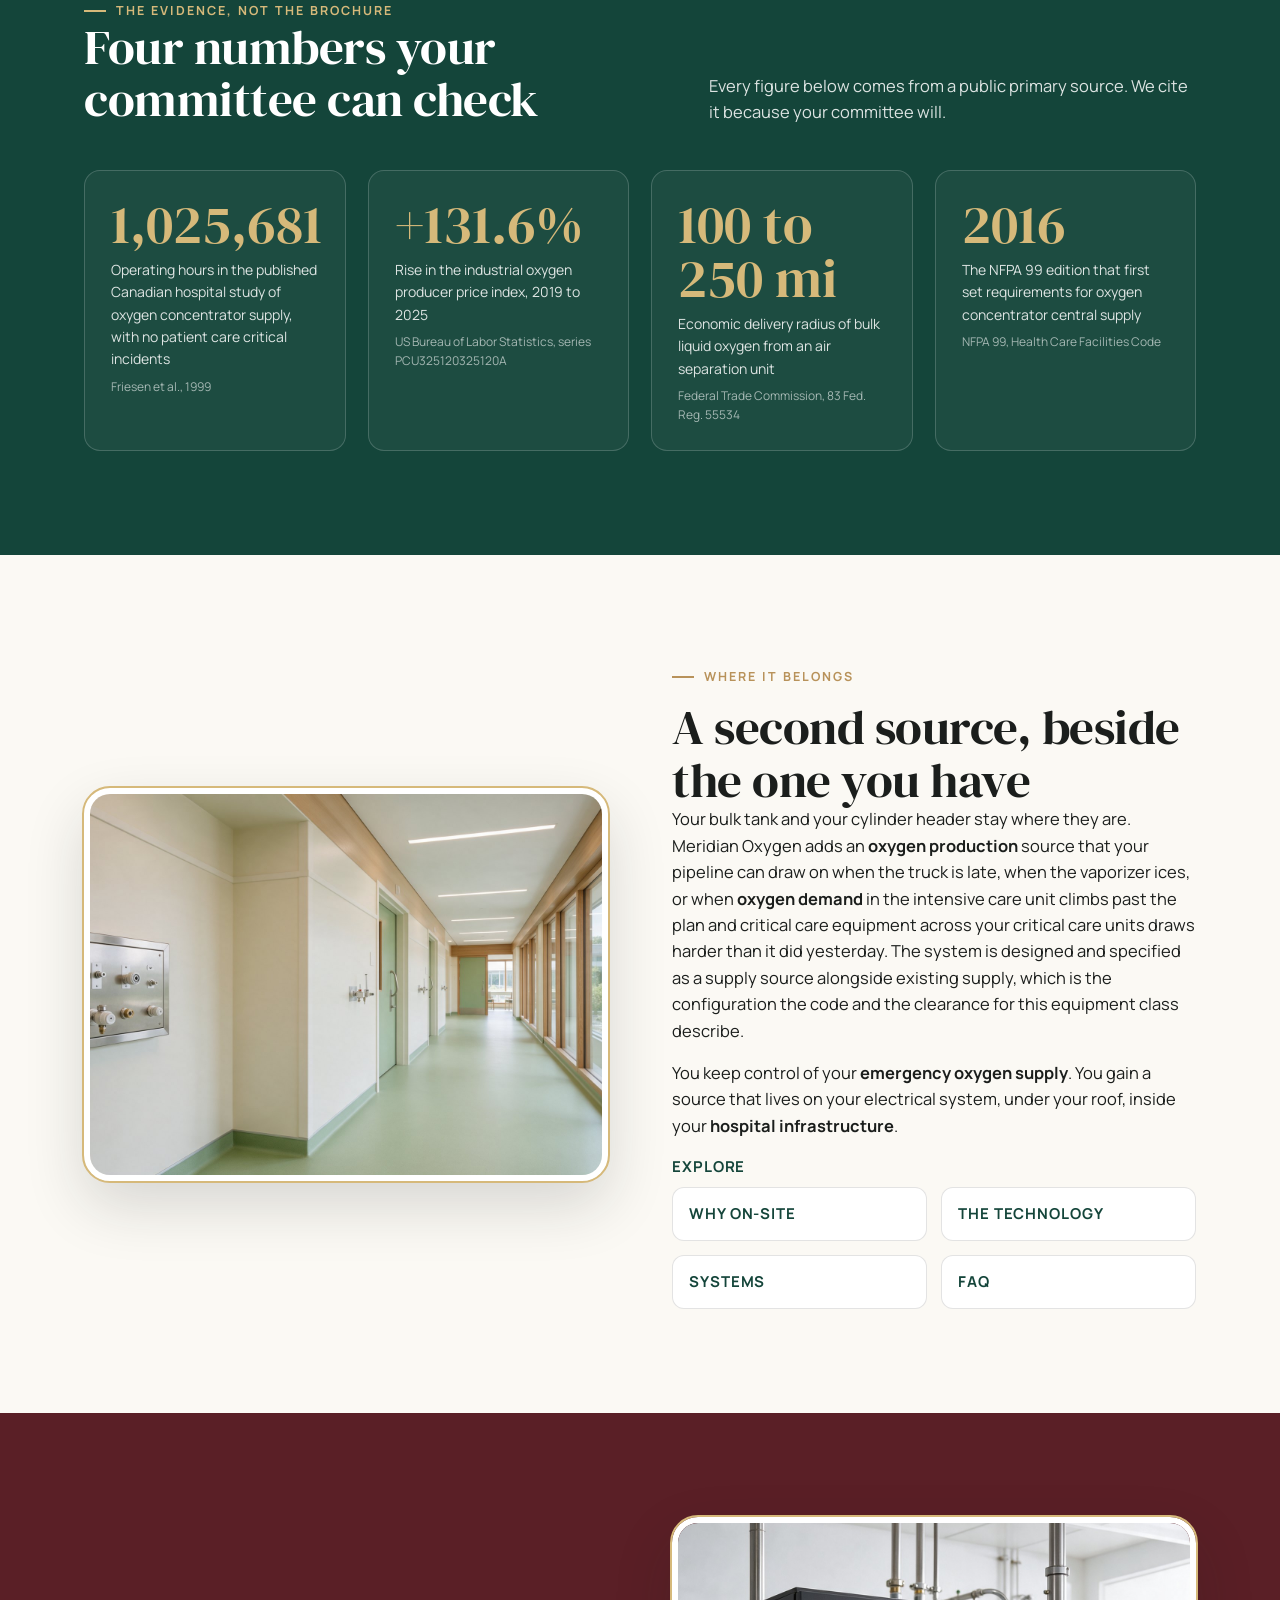
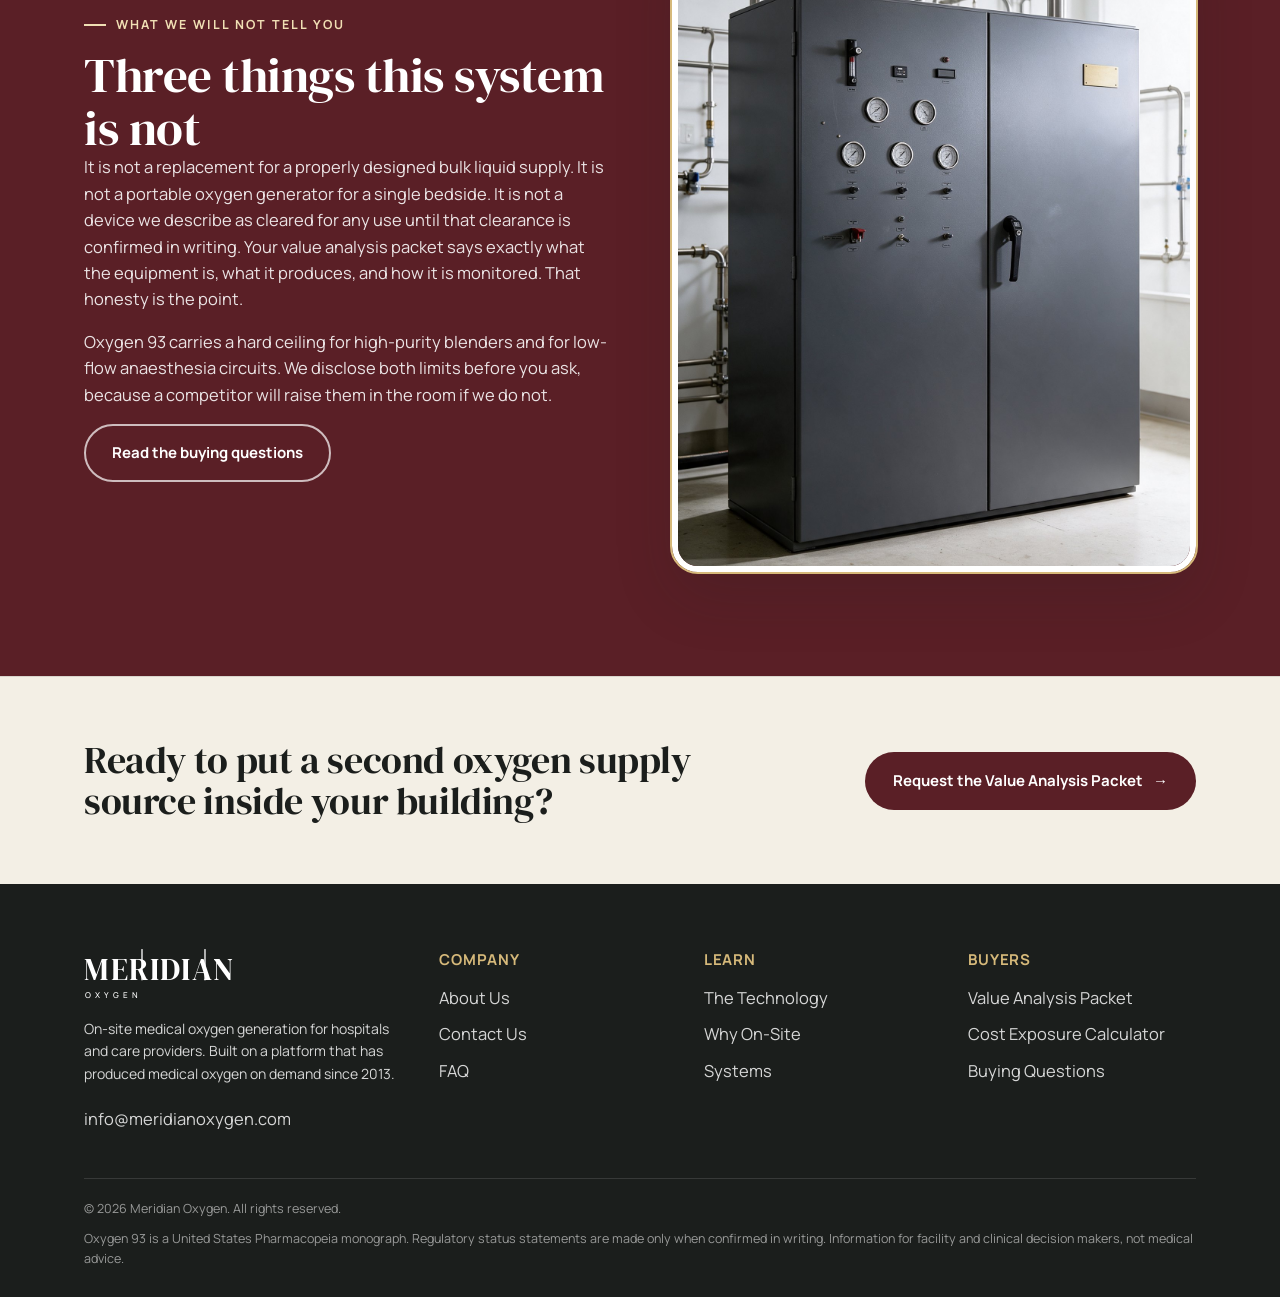
==== commit 3483af6b: "Keyword layer 100/100; V14 Co-Authored-By: Claude Fable 5.1 <noreply@anthropic.com> Claude-Session: " ====
--- a/index.html
+++ b/index.html
@@ -5,7 +5,7 @@
 <meta property="og:title" content="Meridian Oxygen | On-Site Medical Oxygen Supply"><meta property="og:description" content="On-site oxygen production for hospitals and care providers: an oxygen concentrator supply source that feeds oxygen therapy and respiratory support through your medical gas pipeline, monitored, alarmed and serviced."><meta property="og:image" content="https://markspectralvision.github.io/meridian-oxygen-staging/assets/img/og.jpg"><meta property="og:type" content="website"><meta name="twitter:card" content="summary_large_image"><meta name="twitter:image" content="https://markspectralvision.github.io/meridian-oxygen-staging/assets/img/og.jpg">
 <link rel="icon" href="./assets/favicon.svg" type="image/svg+xml">
 <link href="https://fonts.googleapis.com/css2?family=DM+Serif+Display&family=Manrope:wght@400;500;600;700;800&family=Playfair+Display:ital,wght@1,500&display=swap" rel="stylesheet">
-<link rel="stylesheet" href="./assets/styles.css?v=12">
+<link rel="stylesheet" href="./assets/styles.css?v=14">
 <script type="application/ld+json">{"@context": "https://schema.org", "@type": "Organization", "@id": "https://markspectralvision.github.io/meridian-oxygen-staging/#organization", "name": "Meridian Oxygen", "url": "https://markspectralvision.github.io/meridian-oxygen-staging/", "logo": "https://markspectralvision.github.io/meridian-oxygen-staging/assets/logo.png", "image": "https://markspectralvision.github.io/meridian-oxygen-staging/assets/img/unit-hero.jpg", "description": "On-site medical oxygen generation systems for hospitals and care providers in the United States.", "email": "info@meridianoxygen.com", "areaServed": {"@type": "Country", "name": "United States"}, "knowsAbout": ["oxygen concentrator", "PSA oxygen generator", "Oxygen 93", "medical gas pipeline supply", "oxygen purity monitoring", "NFPA 99 oxygen concentrator supply units", "cylinder header backup", "oxygen generator maintenance"]}</script>
 </head><body><div class="staging">Staging preview. Not indexed. Copy under Phase 1 claim discipline.</div>
 <div class="progress" aria-hidden="true"></div>
@@ -127,4 +127,4 @@
 <div><h4>Learn</h4><a href="./technology.html">The Technology</a><a href="./why-on-site.html">Why On-Site</a><a href="./systems.html">Systems</a></div>
 <div><h4>Buyers</h4><a href="./contact.html#packet">Value Analysis Packet</a><a href="./why-on-site.html#calculator">Cost Exposure Calculator</a><a href="./faq.html#buying">Buying Questions</a></div>
 </div><div class="fine"><span>&copy; 2026 Meridian Oxygen. All rights reserved.</span><span>Oxygen 93 is a United States Pharmacopeia monograph. Regulatory status statements are made only when confirmed in writing. Information for facility and clinical decision makers, not medical advice.</span></div></div></footer>
-<script src="./assets/main.js?v=12"></script></body></html>+<script src="./assets/main.js?v=14"></script></body></html>
